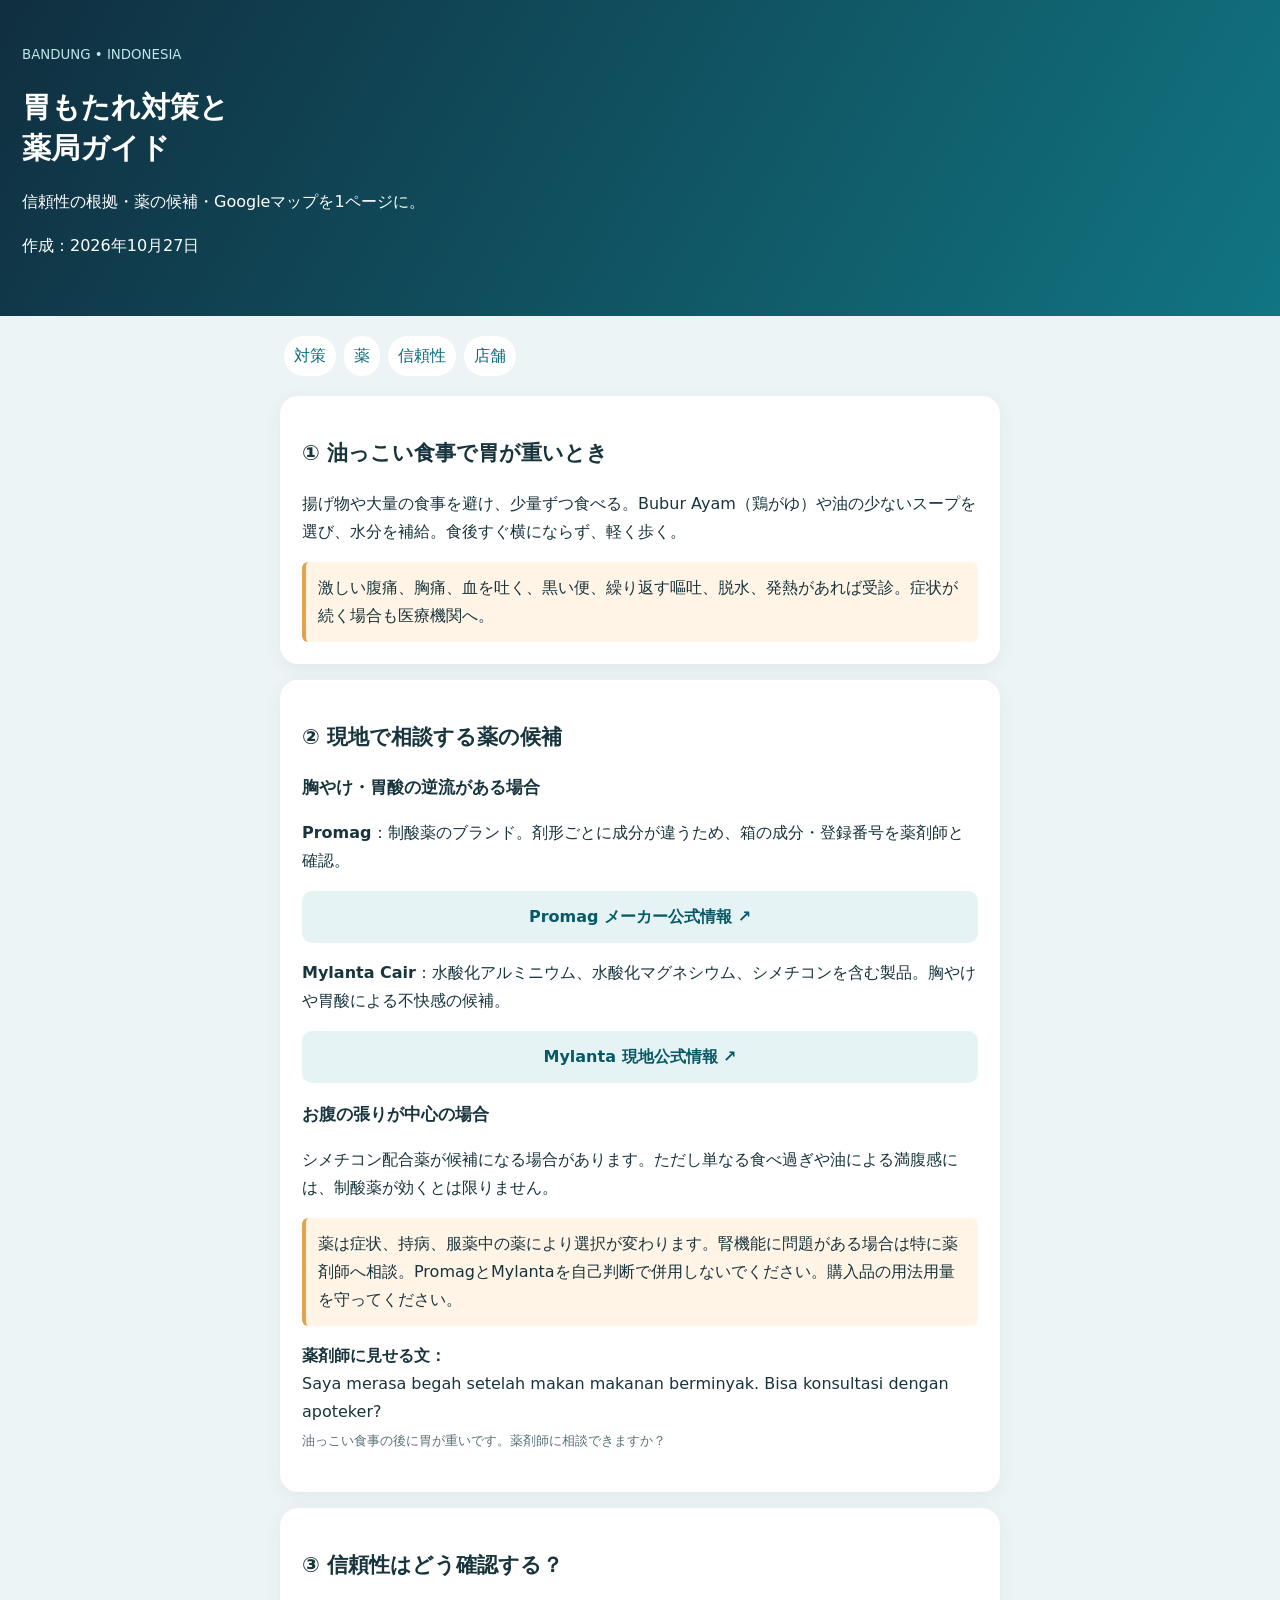
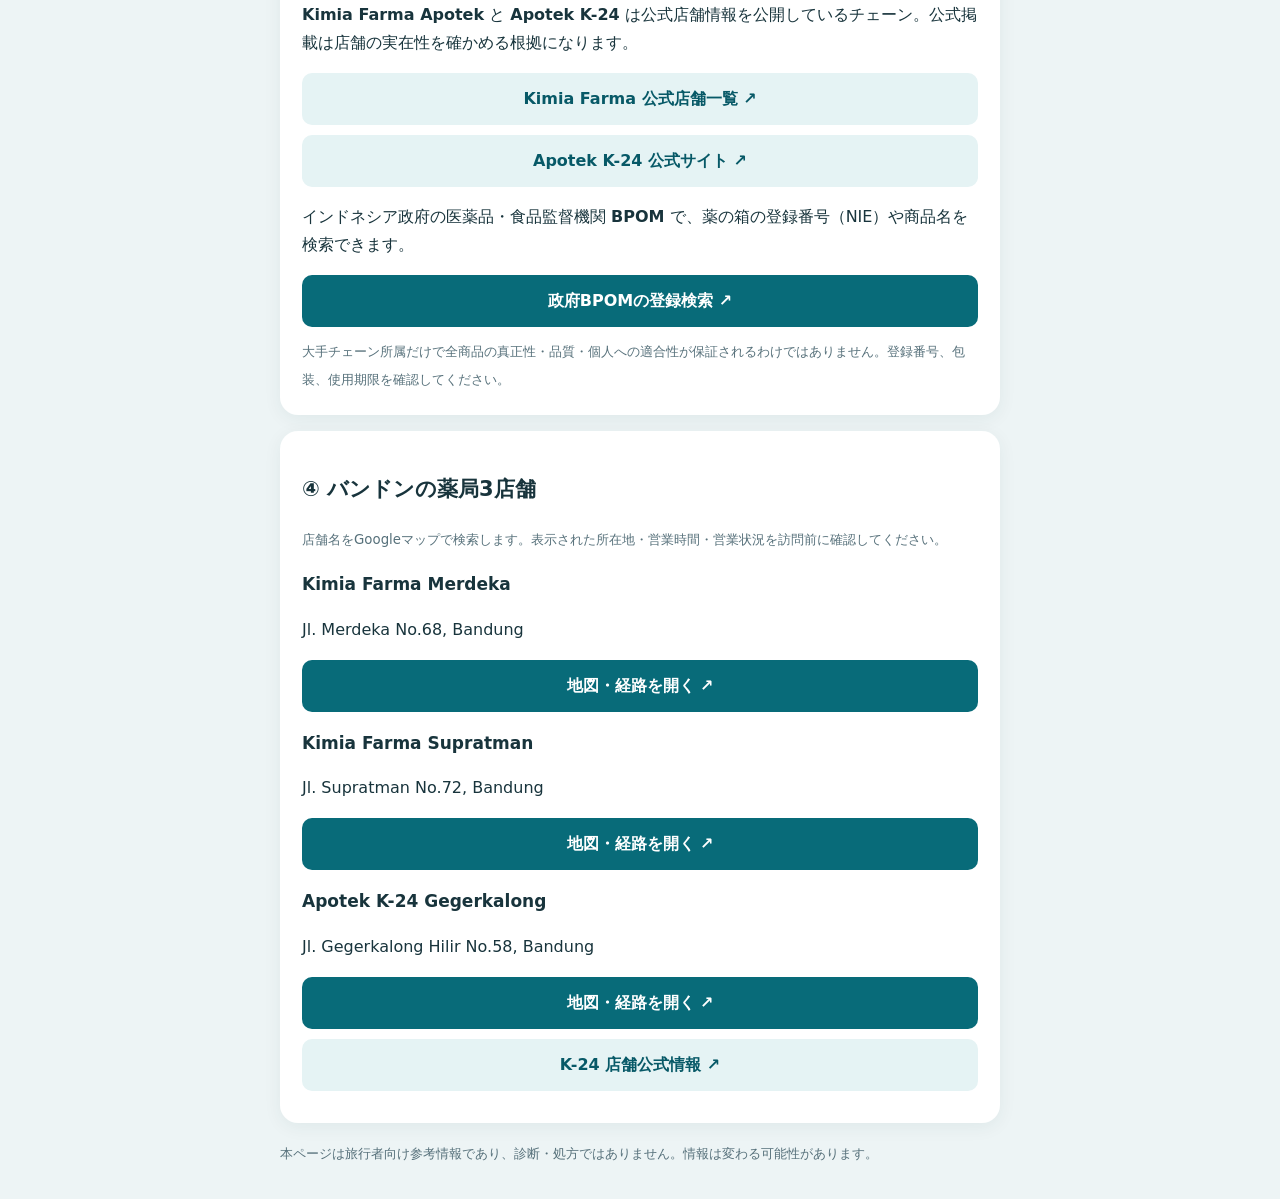
==== bandung-pharmacy/index.html @ 051cc4e1 "Add Bandung pharmacy and indigestion guide" ====
<!doctype html><html lang="ja"><meta charset="utf-8"><meta name="viewport" content="width=device-width,initial-scale=1"><title>バンドン｜胃もたれと薬局ガイド</title><style>body{margin:0;background:#edf4f5;color:#18343c;font:16px/1.75 system-ui,-apple-system,sans-serif}header{background:linear-gradient(120deg,#102f40,#117582);color:white;padding:40px 22px}main{max-width:720px;margin:auto;padding:16px}article{background:white;border-radius:18px;padding:22px;margin:16px 0;box-shadow:0 4px 18px #17394410}h1{font-size:29px;line-height:1.4}h2{font-size:21px}h3{font-size:17px;margin-bottom:3px}.btn{display:block;text-align:center;background:#086b79;color:white;text-decoration:none;padding:12px;border-radius:10px;margin:10px 0;font-weight:700}.sub{background:#e5f3f4;color:#075967}.note{background:#fff4e6;border-left:4px solid #e1a34b;padding:12px;border-radius:6px}small{color:#57717b}a{overflow-wrap:anywhere}nav a{display:inline-block;margin:4px;padding:6px 10px;background:white;border-radius:20px;color:#086b79;text-decoration:none}</style><header><small style="color:#bce7e9">BANDUNG • INDONESIA</small><h1>胃もたれ対策と<br>薬局ガイド</h1>信頼性の根拠・薬の候補・Googleマップを1ページに。<p>作成：2026年10月27日</p></header><main><nav><a href="#care">対策</a><a href="#med">薬</a><a href="#trust">信頼性</a><a href="#shops">店舗</a></nav><article id="care"><h2>① 油っこい食事で胃が重いとき</h2><p>揚げ物や大量の食事を避け、少量ずつ食べる。Bubur Ayam（鶏がゆ）や油の少ないスープを選び、水分を補給。食後すぐ横にならず、軽く歩く。</p><div class="note">激しい腹痛、胸痛、血を吐く、黒い便、繰り返す嘔吐、脱水、発熱があれば受診。症状が続く場合も医療機関へ。</div></article><article id="med"><h2>② 現地で相談する薬の候補</h2><h3>胸やけ・胃酸の逆流がある場合</h3><p><b>Promag</b>：制酸薬のブランド。剤形ごとに成分が違うため、箱の成分・登録番号を薬剤師と確認。</p><a class="btn sub" href="https://www.kalbeconsumerhealth.com/id/en/brands/digestive-and-skin/promag" target="_blank">Promag メーカー公式情報 ↗</a><p><b>Mylanta Cair</b>：水酸化アルミニウム、水酸化マグネシウム、シメチコンを含む製品。胸やけや胃酸による不快感の候補。</p><a class="btn sub" href="https://www.mylanta.co.id/product/mylanta-cair" target="_blank">Mylanta 現地公式情報 ↗</a><h3>お腹の張りが中心の場合</h3><p>シメチコン配合薬が候補になる場合があります。ただし単なる食べ過ぎや油による満腹感には、制酸薬が効くとは限りません。</p><div class="note">薬は症状、持病、服薬中の薬により選択が変わります。腎機能に問題がある場合は特に薬剤師へ相談。PromagとMylantaを自己判断で併用しないでください。購入品の用法用量を守ってください。</div><p><b>薬剤師に見せる文：</b><br>Saya merasa begah setelah makan makanan berminyak. Bisa konsultasi dengan apoteker?<br><small>油っこい食事の後に胃が重いです。薬剤師に相談できますか？</small></p></article><article id="trust"><h2>③ 信頼性はどう確認する？</h2><p><b>Kimia Farma Apotek</b> と <b>Apotek K-24</b> は公式店舗情報を公開しているチェーン。公式掲載は店舗の実在性を確かめる根拠になります。</p><a class="btn sub" href="https://www.kimiafarmaapotek.co.id/outlets/" target="_blank">Kimia Farma 公式店舗一覧 ↗</a><a class="btn sub" href="https://www.apotek-k24.com/" target="_blank">Apotek K-24 公式サイト ↗</a><p>インドネシア政府の医薬品・食品監督機関 <b>BPOM</b> で、薬の箱の登録番号（NIE）や商品名を検索できます。</p><a class="btn" href="https://cekbpom.pom.go.id/" target="_blank">政府BPOMの登録検索 ↗</a><small>大手チェーン所属だけで全商品の真正性・品質・個人への適合性が保証されるわけではありません。登録番号、包装、使用期限を確認してください。</small></article><article id="shops"><h2>④ バンドンの薬局3店舗</h2><p><small>店舗名をGoogleマップで検索します。表示された所在地・営業時間・営業状況を訪問前に確認してください。</small></p><h3>Kimia Farma Merdeka</h3><p>Jl. Merdeka No.68, Bandung</p><a class="btn" href="https://www.google.com/maps/search/?api=1&amp;query=Kimia+Farma+Merdeka+Jl+Merdeka+68+Bandung" target="_blank">地図・経路を開く ↗</a><h3>Kimia Farma Supratman</h3><p>Jl. Supratman No.72, Bandung</p><a class="btn" href="https://www.google.com/maps/search/?api=1&amp;query=Kimia+Farma+Supratman+Jl+Supratman+72+Bandung" target="_blank">地図・経路を開く ↗</a><h3>Apotek K-24 Gegerkalong</h3><p>Jl. Gegerkalong Hilir No.58, Bandung</p><a class="btn" href="https://www.google.com/maps/search/?api=1&amp;query=Apotek+K-24+Gegerkalong+Hilir+58+Bandung" target="_blank">地図・経路を開く ↗</a><a class="btn sub" href="https://www.apotek-k24.com/location/detail/222/K-24-GEGERKALONG-" target="_blank">K-24 店舗公式情報 ↗</a></article><p><small>本ページは旅行者向け参考情報であり、診断・処方ではありません。情報は変わる可能性があります。</small></p></main></html>
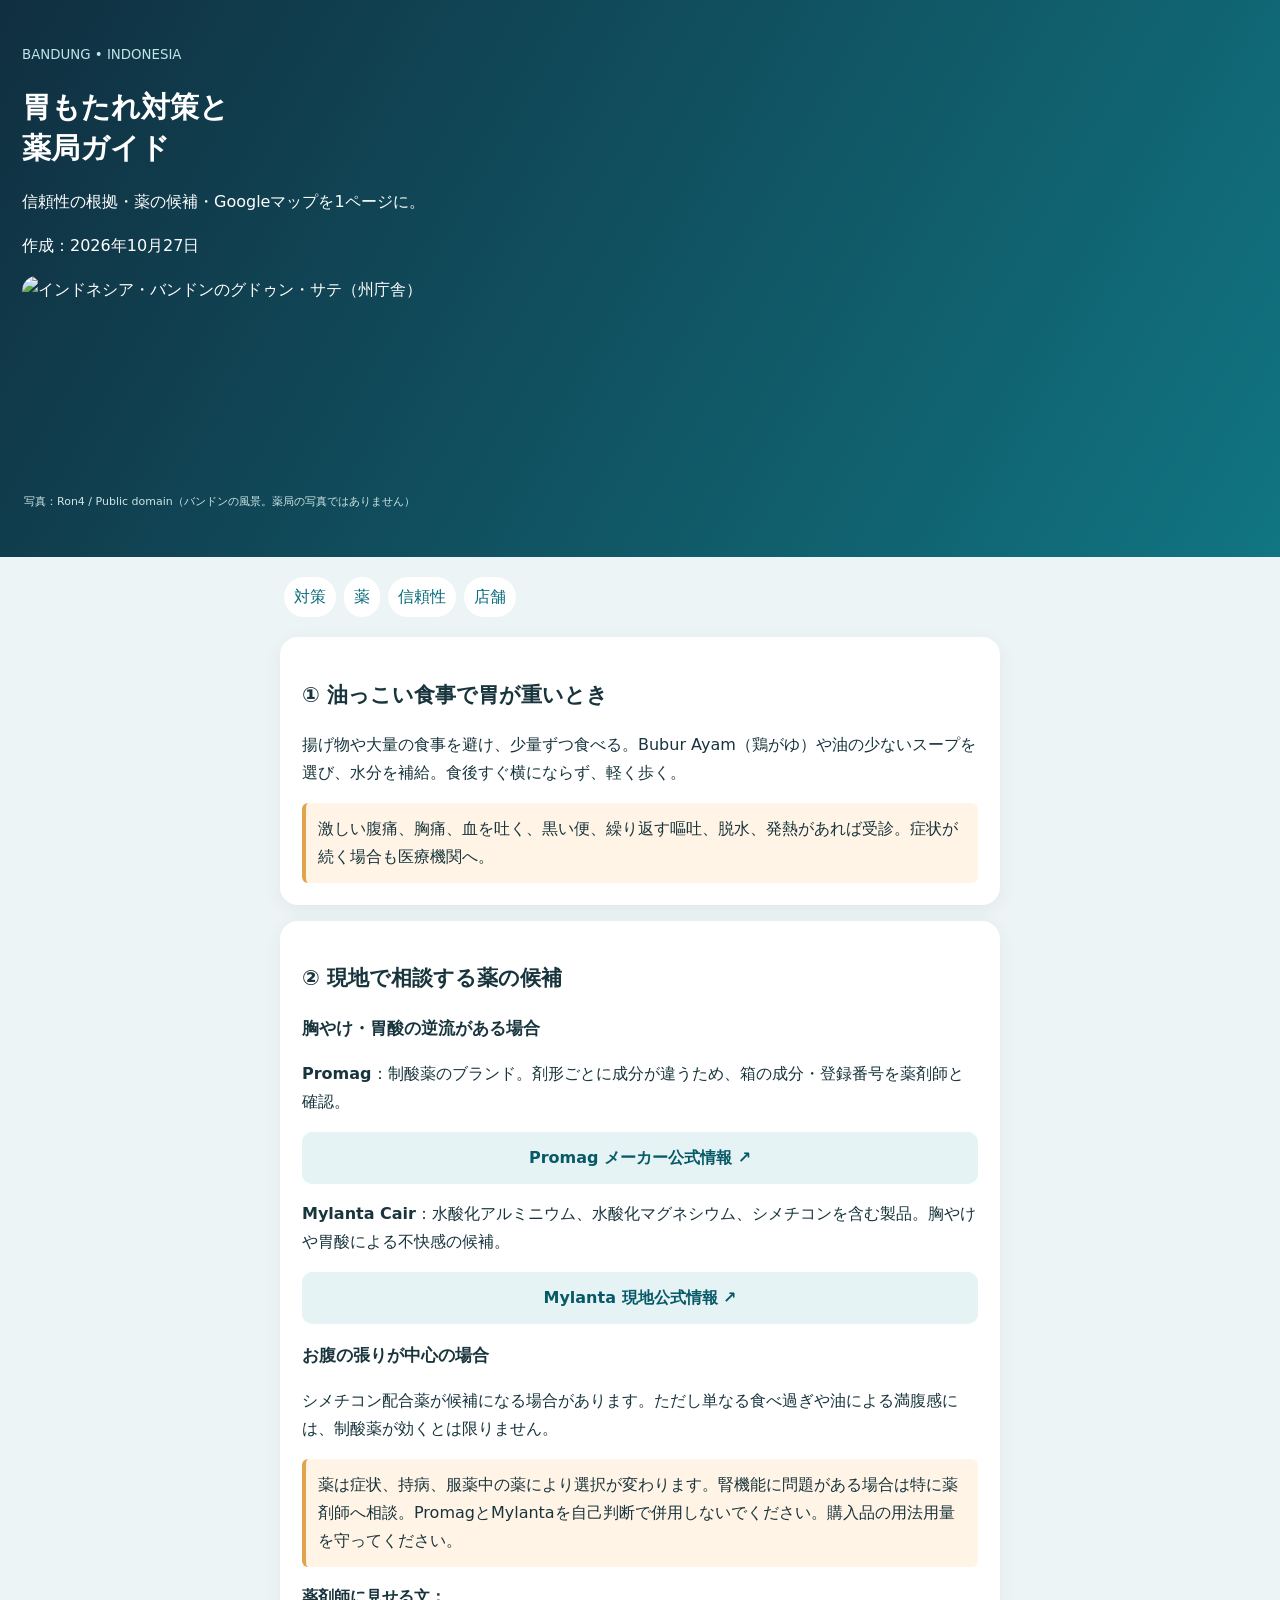
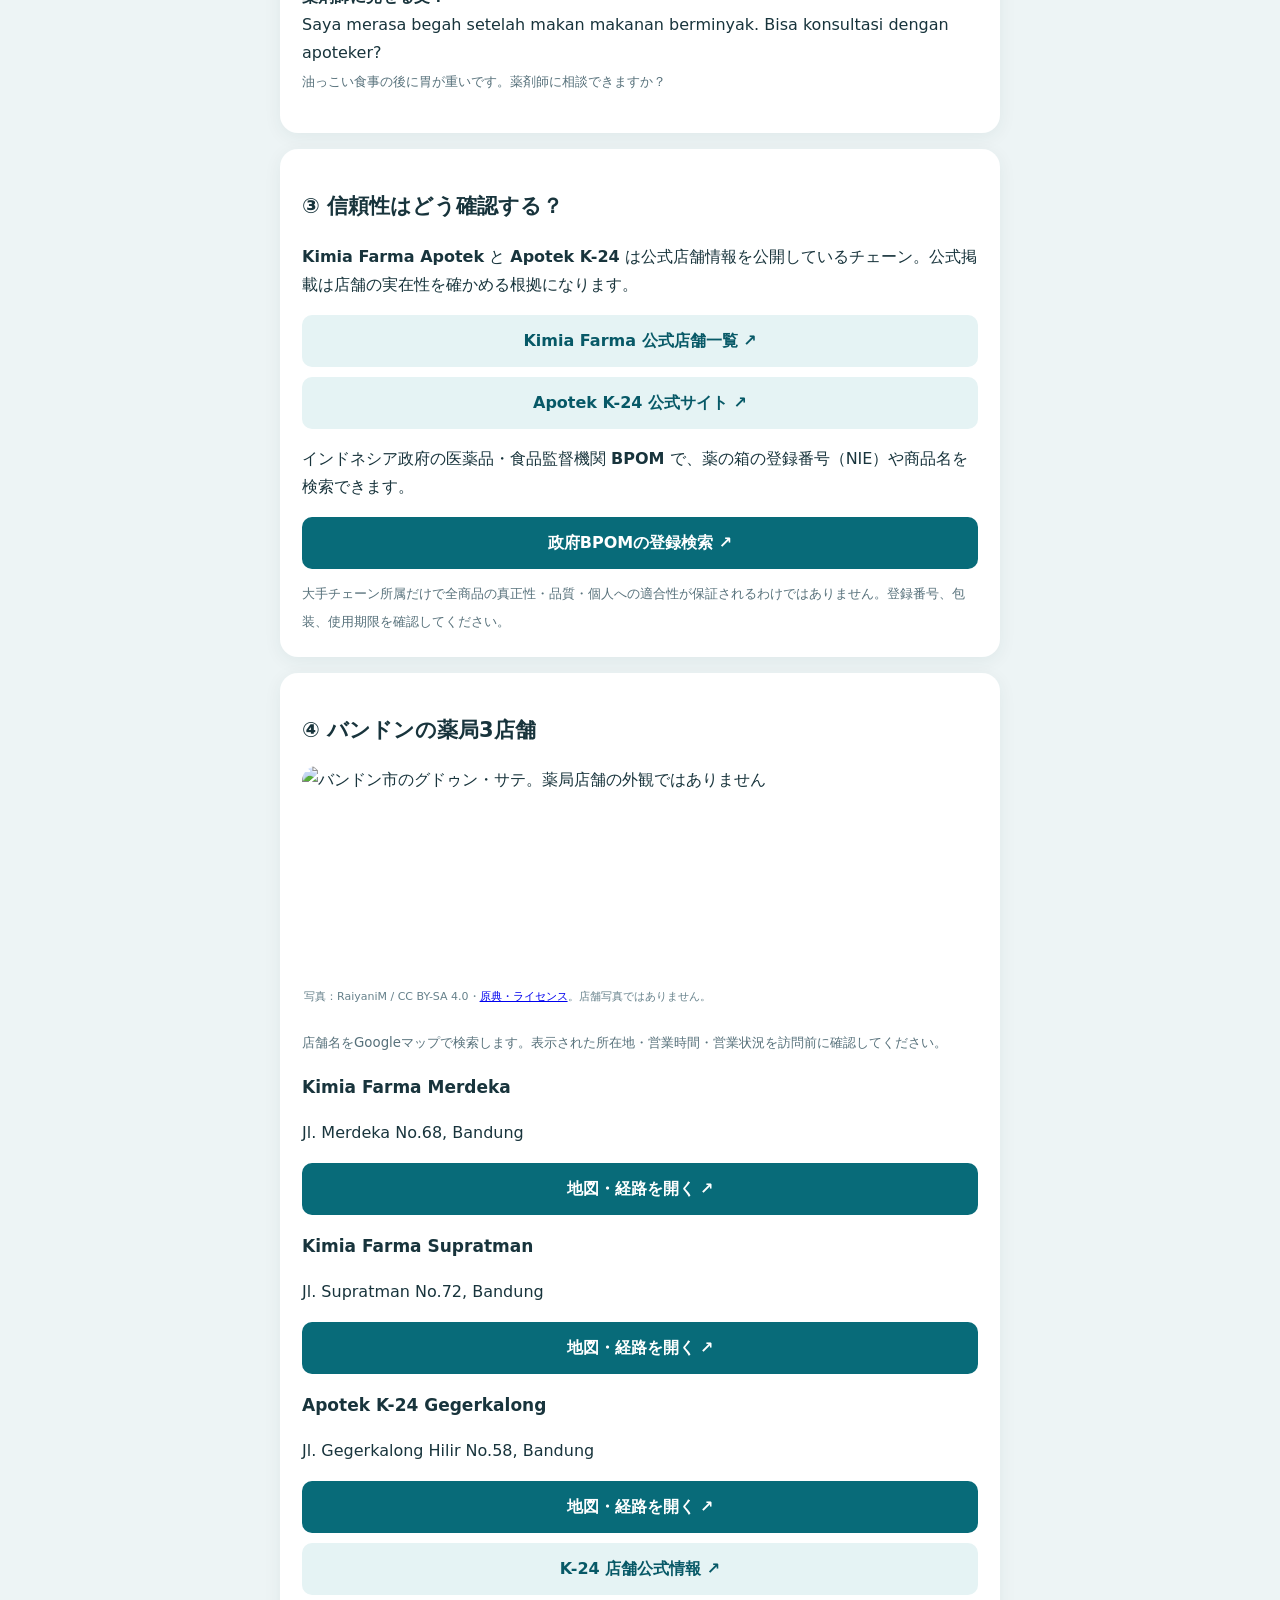
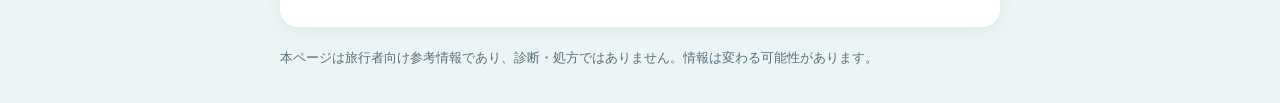
==== commit 17cfd6cb: "Add licensed Bandung photographs and responsive photo layout" ====
--- a/bandung-pharmacy/index.html
+++ b/bandung-pharmacy/index.html
@@ -1 +1 @@
-<!doctype html><html lang="ja"><meta charset="utf-8"><meta name="viewport" content="width=device-width,initial-scale=1"><title>バンドン｜胃もたれと薬局ガイド</title><style>body{margin:0;background:#edf4f5;color:#18343c;font:16px/1.75 system-ui,-apple-system,sans-serif}header{background:linear-gradient(120deg,#102f40,#117582);color:white;padding:40px 22px}main{max-width:720px;margin:auto;padding:16px}article{background:white;border-radius:18px;padding:22px;margin:16px 0;box-shadow:0 4px 18px #17394410}h1{font-size:29px;line-height:1.4}h2{font-size:21px}h3{font-size:17px;margin-bottom:3px}.btn{display:block;text-align:center;background:#086b79;color:white;text-decoration:none;padding:12px;border-radius:10px;margin:10px 0;font-weight:700}.sub{background:#e5f3f4;color:#075967}.note{background:#fff4e6;border-left:4px solid #e1a34b;padding:12px;border-radius:6px}small{color:#57717b}a{overflow-wrap:anywhere}nav a{display:inline-block;margin:4px;padding:6px 10px;background:white;border-radius:20px;color:#086b79;text-decoration:none}</style><header><small style="color:#bce7e9">BANDUNG • INDONESIA</small><h1>胃もたれ対策と<br>薬局ガイド</h1>信頼性の根拠・薬の候補・Googleマップを1ページに。<p>作成：2026年10月27日</p></header><main><nav><a href="#care">対策</a><a href="#med">薬</a><a href="#trust">信頼性</a><a href="#shops">店舗</a></nav><article id="care"><h2>① 油っこい食事で胃が重いとき</h2><p>揚げ物や大量の食事を避け、少量ずつ食べる。Bubur Ayam（鶏がゆ）や油の少ないスープを選び、水分を補給。食後すぐ横にならず、軽く歩く。</p><div class="note">激しい腹痛、胸痛、血を吐く、黒い便、繰り返す嘔吐、脱水、発熱があれば受診。症状が続く場合も医療機関へ。</div></article><article id="med"><h2>② 現地で相談する薬の候補</h2><h3>胸やけ・胃酸の逆流がある場合</h3><p><b>Promag</b>：制酸薬のブランド。剤形ごとに成分が違うため、箱の成分・登録番号を薬剤師と確認。</p><a class="btn sub" href="https://www.kalbeconsumerhealth.com/id/en/brands/digestive-and-skin/promag" target="_blank">Promag メーカー公式情報 ↗</a><p><b>Mylanta Cair</b>：水酸化アルミニウム、水酸化マグネシウム、シメチコンを含む製品。胸やけや胃酸による不快感の候補。</p><a class="btn sub" href="https://www.mylanta.co.id/product/mylanta-cair" target="_blank">Mylanta 現地公式情報 ↗</a><h3>お腹の張りが中心の場合</h3><p>シメチコン配合薬が候補になる場合があります。ただし単なる食べ過ぎや油による満腹感には、制酸薬が効くとは限りません。</p><div class="note">薬は症状、持病、服薬中の薬により選択が変わります。腎機能に問題がある場合は特に薬剤師へ相談。PromagとMylantaを自己判断で併用しないでください。購入品の用法用量を守ってください。</div><p><b>薬剤師に見せる文：</b><br>Saya merasa begah setelah makan makanan berminyak. Bisa konsultasi dengan apoteker?<br><small>油っこい食事の後に胃が重いです。薬剤師に相談できますか？</small></p></article><article id="trust"><h2>③ 信頼性はどう確認する？</h2><p><b>Kimia Farma Apotek</b> と <b>Apotek K-24</b> は公式店舗情報を公開しているチェーン。公式掲載は店舗の実在性を確かめる根拠になります。</p><a class="btn sub" href="https://www.kimiafarmaapotek.co.id/outlets/" target="_blank">Kimia Farma 公式店舗一覧 ↗</a><a class="btn sub" href="https://www.apotek-k24.com/" target="_blank">Apotek K-24 公式サイト ↗</a><p>インドネシア政府の医薬品・食品監督機関 <b>BPOM</b> で、薬の箱の登録番号（NIE）や商品名を検索できます。</p><a class="btn" href="https://cekbpom.pom.go.id/" target="_blank">政府BPOMの登録検索 ↗</a><small>大手チェーン所属だけで全商品の真正性・品質・個人への適合性が保証されるわけではありません。登録番号、包装、使用期限を確認してください。</small></article><article id="shops"><h2>④ バンドンの薬局3店舗</h2><p><small>店舗名をGoogleマップで検索します。表示された所在地・営業時間・営業状況を訪問前に確認してください。</small></p><h3>Kimia Farma Merdeka</h3><p>Jl. Merdeka No.68, Bandung</p><a class="btn" href="https://www.google.com/maps/search/?api=1&amp;query=Kimia+Farma+Merdeka+Jl+Merdeka+68+Bandung" target="_blank">地図・経路を開く ↗</a><h3>Kimia Farma Supratman</h3><p>Jl. Supratman No.72, Bandung</p><a class="btn" href="https://www.google.com/maps/search/?api=1&amp;query=Kimia+Farma+Supratman+Jl+Supratman+72+Bandung" target="_blank">地図・経路を開く ↗</a><h3>Apotek K-24 Gegerkalong</h3><p>Jl. Gegerkalong Hilir No.58, Bandung</p><a class="btn" href="https://www.google.com/maps/search/?api=1&amp;query=Apotek+K-24+Gegerkalong+Hilir+58+Bandung" target="_blank">地図・経路を開く ↗</a><a class="btn sub" href="https://www.apotek-k24.com/location/detail/222/K-24-GEGERKALONG-" target="_blank">K-24 店舗公式情報 ↗</a></article><p><small>本ページは旅行者向け参考情報であり、診断・処方ではありません。情報は変わる可能性があります。</small></p></main></html>+<!doctype html><html lang="ja"><meta charset="utf-8"><meta name="viewport" content="width=device-width,initial-scale=1"><title>バンドン｜胃もたれと薬局ガイド</title><style>body{margin:0;background:#edf4f5;color:#18343c;font:16px/1.75 system-ui,-apple-system,sans-serif}header{background:linear-gradient(120deg,#102f40,#117582);color:white;padding:40px 22px}main{max-width:720px;margin:auto;padding:16px}article{background:white;border-radius:18px;padding:22px;margin:16px 0;box-shadow:0 4px 18px #17394410}h1{font-size:29px;line-height:1.4}h2{font-size:21px}h3{font-size:17px;margin-bottom:3px}.btn{display:block;text-align:center;background:#086b79;color:white;text-decoration:none;padding:12px;border-radius:10px;margin:10px 0;font-weight:700}.sub{background:#e5f3f4;color:#075967}.note{background:#fff4e6;border-left:4px solid #e1a34b;padding:12px;border-radius:6px}small{color:#57717b}a{overflow-wrap:anywhere}nav a{display:inline-block;margin:4px;padding:6px 10px;background:white;border-radius:20px;color:#086b79;text-decoration:none}figure{margin:0}figure img{width:100%;height:215px;object-fit:cover;display:block;border-radius:15px}figcaption{font-size:11px;color:#66818b;padding:6px 2px}.hero-photo{margin:16px 0 0}.hero-photo img{height:210px} .photo-row{display:grid;grid-template-columns:1fr 1fr;gap:10px;margin:16px 0}.photo-row img{height:130px}.photo-row figcaption{font-size:10px} </style><header><small style="color:#bce7e9">BANDUNG • INDONESIA</small><h1>胃もたれ対策と<br>薬局ガイド</h1>信頼性の根拠・薬の候補・Googleマップを1ページに。<p>作成：2026年10月27日</p><figure class="hero-photo"><img loading="eager" alt="インドネシア・バンドンのグドゥン・サテ（州庁舎）" src="https://commons.wikimedia.org/wiki/Special:FilePath/Satehgebouw.JPG"><figcaption style="color:#cde4e6">写真：Ron4 / Public domain（バンドンの風景。薬局の写真ではありません）</figcaption></figure></header><main><nav><a href="#care">対策</a><a href="#med">薬</a><a href="#trust">信頼性</a><a href="#shops">店舗</a></nav><article id="care"><h2>① 油っこい食事で胃が重いとき</h2><p>揚げ物や大量の食事を避け、少量ずつ食べる。Bubur Ayam（鶏がゆ）や油の少ないスープを選び、水分を補給。食後すぐ横にならず、軽く歩く。</p><div class="note">激しい腹痛、胸痛、血を吐く、黒い便、繰り返す嘔吐、脱水、発熱があれば受診。症状が続く場合も医療機関へ。</div></article><article id="med"><h2>② 現地で相談する薬の候補</h2><h3>胸やけ・胃酸の逆流がある場合</h3><p><b>Promag</b>：制酸薬のブランド。剤形ごとに成分が違うため、箱の成分・登録番号を薬剤師と確認。</p><a class="btn sub" href="https://www.kalbeconsumerhealth.com/id/en/brands/digestive-and-skin/promag" target="_blank">Promag メーカー公式情報 ↗</a><p><b>Mylanta Cair</b>：水酸化アルミニウム、水酸化マグネシウム、シメチコンを含む製品。胸やけや胃酸による不快感の候補。</p><a class="btn sub" href="https://www.mylanta.co.id/product/mylanta-cair" target="_blank">Mylanta 現地公式情報 ↗</a><h3>お腹の張りが中心の場合</h3><p>シメチコン配合薬が候補になる場合があります。ただし単なる食べ過ぎや油による満腹感には、制酸薬が効くとは限りません。</p><div class="note">薬は症状、持病、服薬中の薬により選択が変わります。腎機能に問題がある場合は特に薬剤師へ相談。PromagとMylantaを自己判断で併用しないでください。購入品の用法用量を守ってください。</div><p><b>薬剤師に見せる文：</b><br>Saya merasa begah setelah makan makanan berminyak. Bisa konsultasi dengan apoteker?<br><small>油っこい食事の後に胃が重いです。薬剤師に相談できますか？</small></p></article><article id="trust"><h2>③ 信頼性はどう確認する？</h2><p><b>Kimia Farma Apotek</b> と <b>Apotek K-24</b> は公式店舗情報を公開しているチェーン。公式掲載は店舗の実在性を確かめる根拠になります。</p><a class="btn sub" href="https://www.kimiafarmaapotek.co.id/outlets/" target="_blank">Kimia Farma 公式店舗一覧 ↗</a><a class="btn sub" href="https://www.apotek-k24.com/" target="_blank">Apotek K-24 公式サイト ↗</a><p>インドネシア政府の医薬品・食品監督機関 <b>BPOM</b> で、薬の箱の登録番号（NIE）や商品名を検索できます。</p><a class="btn" href="https://cekbpom.pom.go.id/" target="_blank">政府BPOMの登録検索 ↗</a><small>大手チェーン所属だけで全商品の真正性・品質・個人への適合性が保証されるわけではありません。登録番号、包装、使用期限を確認してください。</small></article><article id="shops"><h2>④ バンドンの薬局3店舗</h2><figure><img loading="lazy" alt="バンドン市のグドゥン・サテ。薬局店舗の外観ではありません" src="https://commons.wikimedia.org/wiki/Special:FilePath/Gedung_Sate_Bandung_Jawa_Barat.jpg?width=900"><figcaption>写真：RaiyaniM / CC BY-SA 4.0・<a href="https://commons.wikimedia.org/wiki/File:Gedung_Sate_Bandung_Jawa_Barat.jpg" target="_blank">原典・ライセンス</a>。店舗写真ではありません。</figcaption></figure><p><small>店舗名をGoogleマップで検索します。表示された所在地・営業時間・営業状況を訪問前に確認してください。</small></p><h3>Kimia Farma Merdeka</h3><p>Jl. Merdeka No.68, Bandung</p><a class="btn" href="https://www.google.com/maps/search/?api=1&amp;query=Kimia+Farma+Merdeka+Jl+Merdeka+68+Bandung" target="_blank">地図・経路を開く ↗</a><h3>Kimia Farma Supratman</h3><p>Jl. Supratman No.72, Bandung</p><a class="btn" href="https://www.google.com/maps/search/?api=1&amp;query=Kimia+Farma+Supratman+Jl+Supratman+72+Bandung" target="_blank">地図・経路を開く ↗</a><h3>Apotek K-24 Gegerkalong</h3><p>Jl. Gegerkalong Hilir No.58, Bandung</p><a class="btn" href="https://www.google.com/maps/search/?api=1&amp;query=Apotek+K-24+Gegerkalong+Hilir+58+Bandung" target="_blank">地図・経路を開く ↗</a><a class="btn sub" href="https://www.apotek-k24.com/location/detail/222/K-24-GEGERKALONG-" target="_blank">K-24 店舗公式情報 ↗</a></article><p><small>本ページは旅行者向け参考情報であり、診断・処方ではありません。情報は変わる可能性があります。</small></p></main></html>
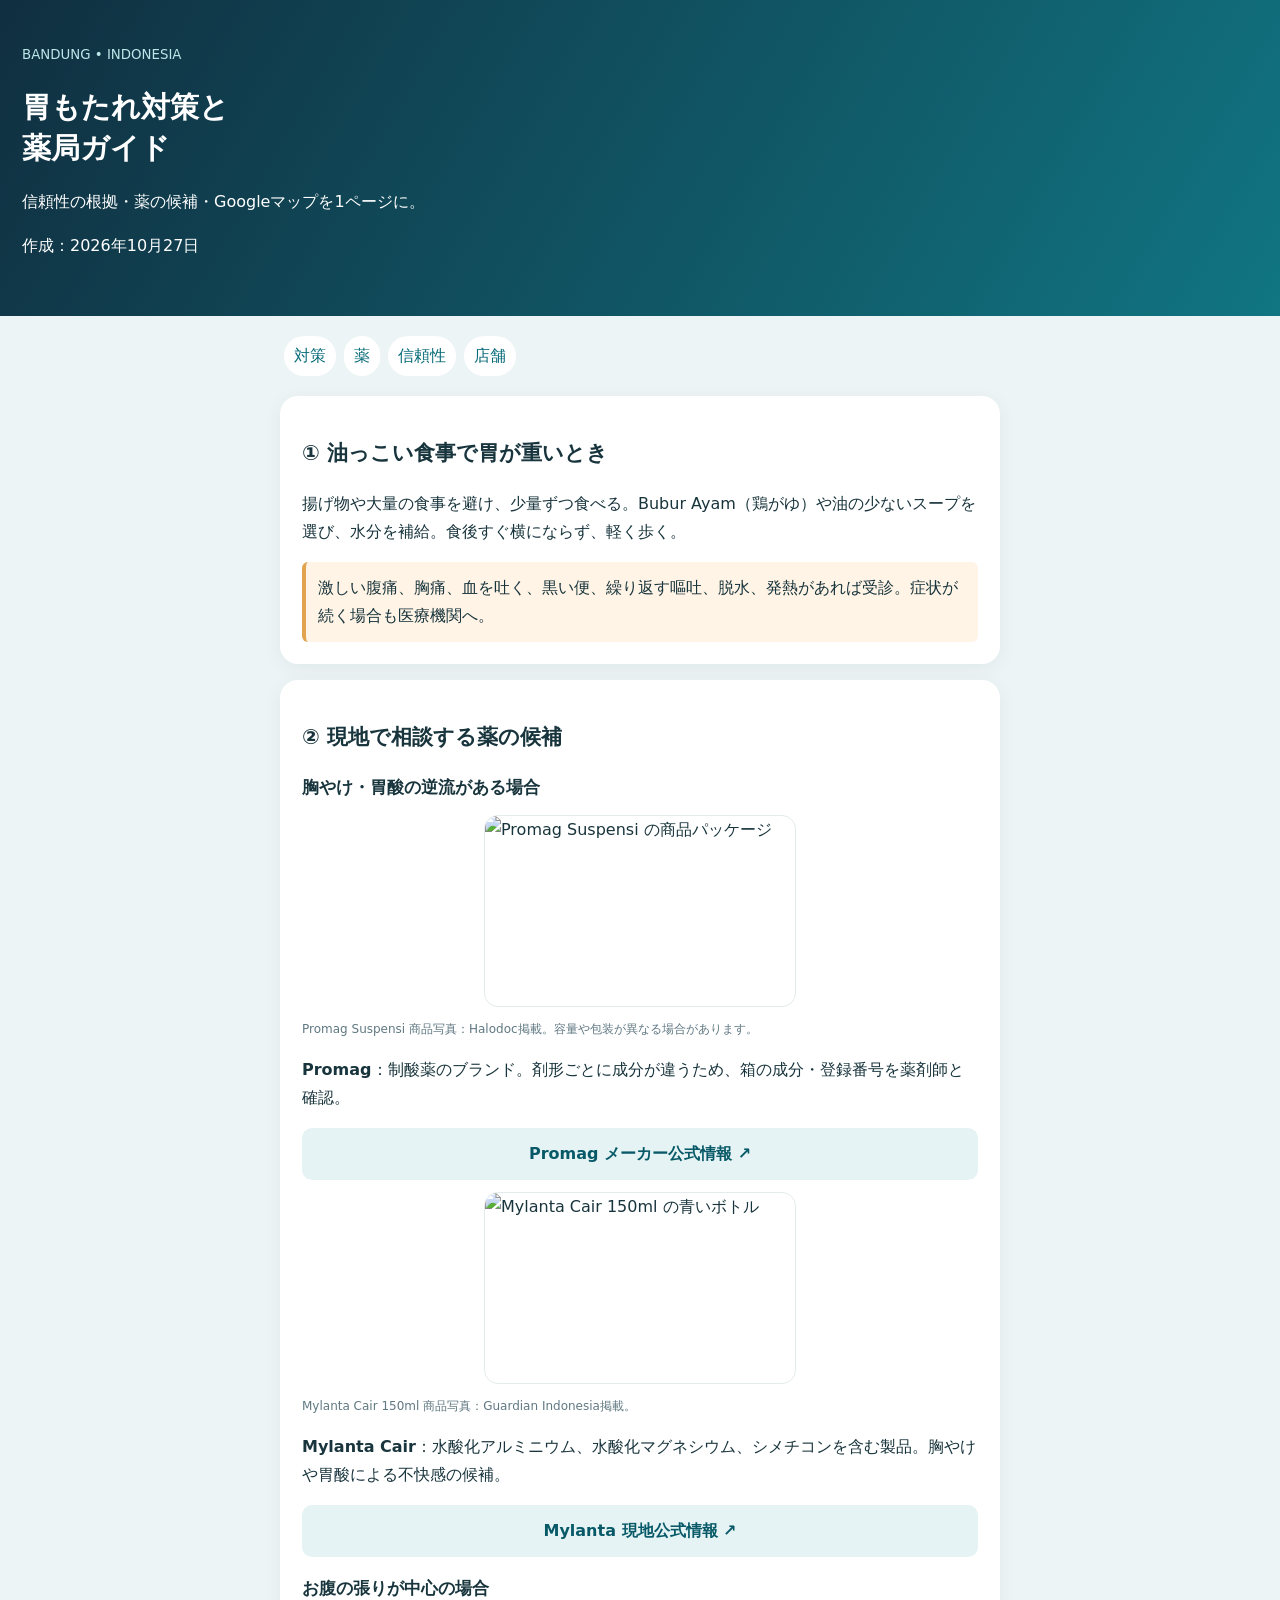
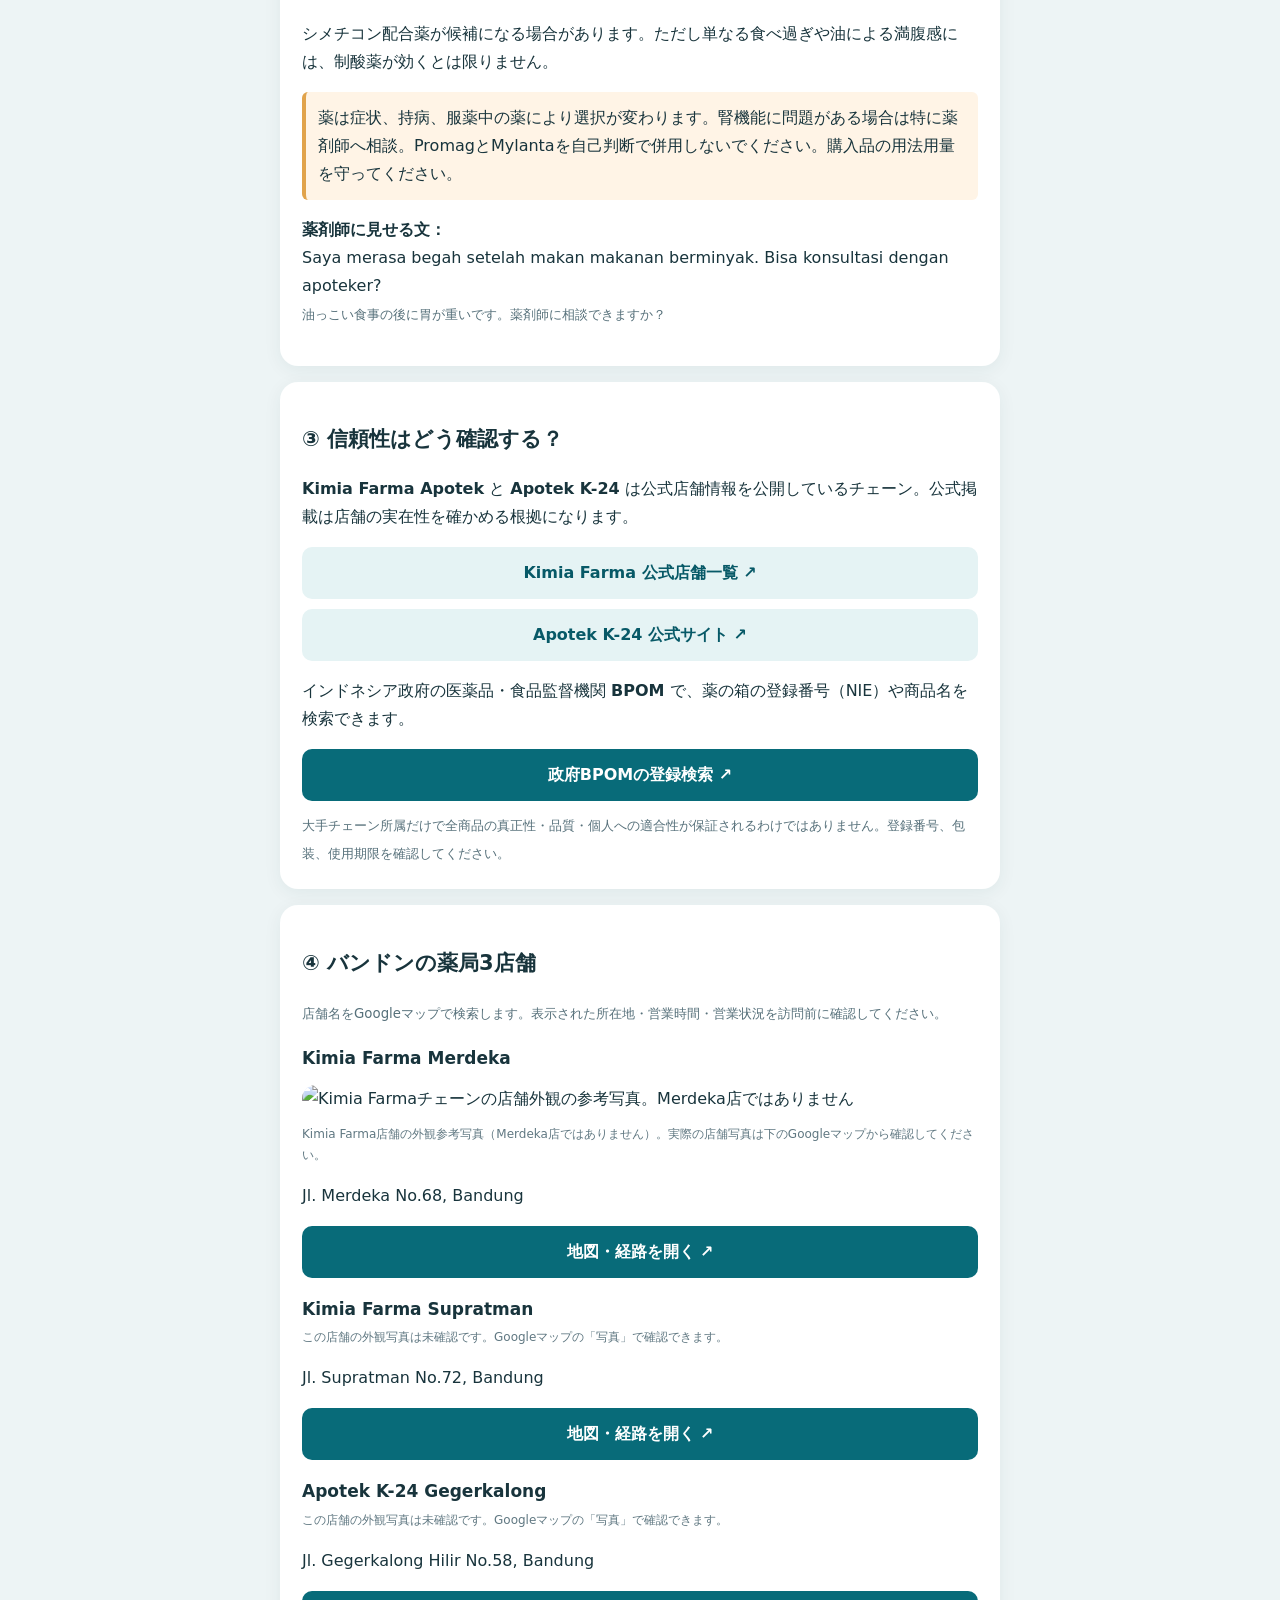
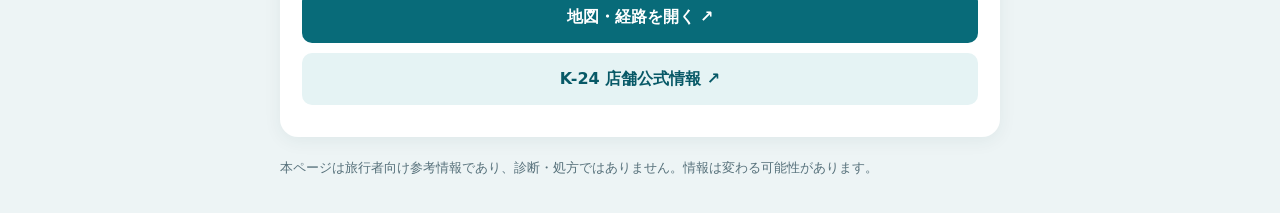
==== commit d24aa5e9: "Replace city scenery with medicine product photos and clearly labeled pharmacy exterior reference" ====
--- a/bandung-pharmacy/index.html
+++ b/bandung-pharmacy/index.html
@@ -1 +1 @@
-<!doctype html><html lang="ja"><meta charset="utf-8"><meta name="viewport" content="width=device-width,initial-scale=1"><title>バンドン｜胃もたれと薬局ガイド</title><style>body{margin:0;background:#edf4f5;color:#18343c;font:16px/1.75 system-ui,-apple-system,sans-serif}header{background:linear-gradient(120deg,#102f40,#117582);color:white;padding:40px 22px}main{max-width:720px;margin:auto;padding:16px}article{background:white;border-radius:18px;padding:22px;margin:16px 0;box-shadow:0 4px 18px #17394410}h1{font-size:29px;line-height:1.4}h2{font-size:21px}h3{font-size:17px;margin-bottom:3px}.btn{display:block;text-align:center;background:#086b79;color:white;text-decoration:none;padding:12px;border-radius:10px;margin:10px 0;font-weight:700}.sub{background:#e5f3f4;color:#075967}.note{background:#fff4e6;border-left:4px solid #e1a34b;padding:12px;border-radius:6px}small{color:#57717b}a{overflow-wrap:anywhere}nav a{display:inline-block;margin:4px;padding:6px 10px;background:white;border-radius:20px;color:#086b79;text-decoration:none}figure{margin:0}figure img{width:100%;height:215px;object-fit:cover;display:block;border-radius:15px}figcaption{font-size:11px;color:#66818b;padding:6px 2px}.hero-photo{margin:16px 0 0}.hero-photo img{height:210px} .photo-row{display:grid;grid-template-columns:1fr 1fr;gap:10px;margin:16px 0}.photo-row img{height:130px}.photo-row figcaption{font-size:10px} </style><header><small style="color:#bce7e9">BANDUNG • INDONESIA</small><h1>胃もたれ対策と<br>薬局ガイド</h1>信頼性の根拠・薬の候補・Googleマップを1ページに。<p>作成：2026年10月27日</p><figure class="hero-photo"><img loading="eager" alt="インドネシア・バンドンのグドゥン・サテ（州庁舎）" src="https://commons.wikimedia.org/wiki/Special:FilePath/Satehgebouw.JPG"><figcaption style="color:#cde4e6">写真：Ron4 / Public domain（バンドンの風景。薬局の写真ではありません）</figcaption></figure></header><main><nav><a href="#care">対策</a><a href="#med">薬</a><a href="#trust">信頼性</a><a href="#shops">店舗</a></nav><article id="care"><h2>① 油っこい食事で胃が重いとき</h2><p>揚げ物や大量の食事を避け、少量ずつ食べる。Bubur Ayam（鶏がゆ）や油の少ないスープを選び、水分を補給。食後すぐ横にならず、軽く歩く。</p><div class="note">激しい腹痛、胸痛、血を吐く、黒い便、繰り返す嘔吐、脱水、発熱があれば受診。症状が続く場合も医療機関へ。</div></article><article id="med"><h2>② 現地で相談する薬の候補</h2><h3>胸やけ・胃酸の逆流がある場合</h3><p><b>Promag</b>：制酸薬のブランド。剤形ごとに成分が違うため、箱の成分・登録番号を薬剤師と確認。</p><a class="btn sub" href="https://www.kalbeconsumerhealth.com/id/en/brands/digestive-and-skin/promag" target="_blank">Promag メーカー公式情報 ↗</a><p><b>Mylanta Cair</b>：水酸化アルミニウム、水酸化マグネシウム、シメチコンを含む製品。胸やけや胃酸による不快感の候補。</p><a class="btn sub" href="https://www.mylanta.co.id/product/mylanta-cair" target="_blank">Mylanta 現地公式情報 ↗</a><h3>お腹の張りが中心の場合</h3><p>シメチコン配合薬が候補になる場合があります。ただし単なる食べ過ぎや油による満腹感には、制酸薬が効くとは限りません。</p><div class="note">薬は症状、持病、服薬中の薬により選択が変わります。腎機能に問題がある場合は特に薬剤師へ相談。PromagとMylantaを自己判断で併用しないでください。購入品の用法用量を守ってください。</div><p><b>薬剤師に見せる文：</b><br>Saya merasa begah setelah makan makanan berminyak. Bisa konsultasi dengan apoteker?<br><small>油っこい食事の後に胃が重いです。薬剤師に相談できますか？</small></p></article><article id="trust"><h2>③ 信頼性はどう確認する？</h2><p><b>Kimia Farma Apotek</b> と <b>Apotek K-24</b> は公式店舗情報を公開しているチェーン。公式掲載は店舗の実在性を確かめる根拠になります。</p><a class="btn sub" href="https://www.kimiafarmaapotek.co.id/outlets/" target="_blank">Kimia Farma 公式店舗一覧 ↗</a><a class="btn sub" href="https://www.apotek-k24.com/" target="_blank">Apotek K-24 公式サイト ↗</a><p>インドネシア政府の医薬品・食品監督機関 <b>BPOM</b> で、薬の箱の登録番号（NIE）や商品名を検索できます。</p><a class="btn" href="https://cekbpom.pom.go.id/" target="_blank">政府BPOMの登録検索 ↗</a><small>大手チェーン所属だけで全商品の真正性・品質・個人への適合性が保証されるわけではありません。登録番号、包装、使用期限を確認してください。</small></article><article id="shops"><h2>④ バンドンの薬局3店舗</h2><figure><img loading="lazy" alt="バンドン市のグドゥン・サテ。薬局店舗の外観ではありません" src="https://commons.wikimedia.org/wiki/Special:FilePath/Gedung_Sate_Bandung_Jawa_Barat.jpg?width=900"><figcaption>写真：RaiyaniM / CC BY-SA 4.0・<a href="https://commons.wikimedia.org/wiki/File:Gedung_Sate_Bandung_Jawa_Barat.jpg" target="_blank">原典・ライセンス</a>。店舗写真ではありません。</figcaption></figure><p><small>店舗名をGoogleマップで検索します。表示された所在地・営業時間・営業状況を訪問前に確認してください。</small></p><h3>Kimia Farma Merdeka</h3><p>Jl. Merdeka No.68, Bandung</p><a class="btn" href="https://www.google.com/maps/search/?api=1&amp;query=Kimia+Farma+Merdeka+Jl+Merdeka+68+Bandung" target="_blank">地図・経路を開く ↗</a><h3>Kimia Farma Supratman</h3><p>Jl. Supratman No.72, Bandung</p><a class="btn" href="https://www.google.com/maps/search/?api=1&amp;query=Kimia+Farma+Supratman+Jl+Supratman+72+Bandung" target="_blank">地図・経路を開く ↗</a><h3>Apotek K-24 Gegerkalong</h3><p>Jl. Gegerkalong Hilir No.58, Bandung</p><a class="btn" href="https://www.google.com/maps/search/?api=1&amp;query=Apotek+K-24+Gegerkalong+Hilir+58+Bandung" target="_blank">地図・経路を開く ↗</a><a class="btn sub" href="https://www.apotek-k24.com/location/detail/222/K-24-GEGERKALONG-" target="_blank">K-24 店舗公式情報 ↗</a></article><p><small>本ページは旅行者向け参考情報であり、診断・処方ではありません。情報は変わる可能性があります。</small></p></main></html>+<!doctype html><html lang="ja"><meta charset="utf-8"><meta name="viewport" content="width=device-width,initial-scale=1"><title>バンドン｜胃もたれと薬局ガイド</title><style>body{margin:0;background:#edf4f5;color:#18343c;font:16px/1.75 system-ui,-apple-system,sans-serif}header{background:linear-gradient(120deg,#102f40,#117582);color:white;padding:40px 22px}main{max-width:720px;margin:auto;padding:16px}article{background:white;border-radius:18px;padding:22px;margin:16px 0;box-shadow:0 4px 18px #17394410}h1{font-size:29px;line-height:1.4}h2{font-size:21px}h3{font-size:17px;margin-bottom:3px}.btn{display:block;text-align:center;background:#086b79;color:white;text-decoration:none;padding:12px;border-radius:10px;margin:10px 0;font-weight:700}.sub{background:#e5f3f4;color:#075967}.note{background:#fff4e6;border-left:4px solid #e1a34b;padding:12px;border-radius:6px}small{color:#57717b}a{overflow-wrap:anywhere}nav a{display:inline-block;margin:4px;padding:6px 10px;background:white;border-radius:20px;color:#086b79;text-decoration:none}figure{margin:0}figure img{width:100%;height:215px;object-fit:cover;display:block;border-radius:15px}figcaption{font-size:11px;color:#66818b;padding:6px 2px}.hero-photo{margin:16px 0 0}.hero-photo img{height:210px} .photo-row{display:grid;grid-template-columns:1fr 1fr;gap:10px;margin:16px 0}.photo-row img{height:130px}.photo-row figcaption{font-size:10px}  .product-photo{width:100%;max-width:310px;height:190px;object-fit:contain;background:#fff;border:1px solid #e3ebed;border-radius:14px;margin:12px auto;display:block}.store-photo{width:100%;height:190px;object-fit:cover;border-radius:14px;margin:8px 0}.photo-caption{font-size:12px;color:#607882;margin:3px 0 12px} </style><header><small style="color:#bce7e9">BANDUNG • INDONESIA</small><h1>胃もたれ対策と<br>薬局ガイド</h1>信頼性の根拠・薬の候補・Googleマップを1ページに。<p>作成：2026年10月27日</p></header><main><nav><a href="#care">対策</a><a href="#med">薬</a><a href="#trust">信頼性</a><a href="#shops">店舗</a></nav><article id="care"><h2>① 油っこい食事で胃が重いとき</h2><p>揚げ物や大量の食事を避け、少量ずつ食べる。Bubur Ayam（鶏がゆ）や油の少ないスープを選び、水分を補給。食後すぐ横にならず、軽く歩く。</p><div class="note">激しい腹痛、胸痛、血を吐く、黒い便、繰り返す嘔吐、脱水、発熱があれば受診。症状が続く場合も医療機関へ。</div></article><article id="med"><h2>② 現地で相談する薬の候補</h2><h3>胸やけ・胃酸の逆流がある場合</h3><img class="product-photo" loading="lazy" alt="Promag Suspensi の商品パッケージ" src="https://d2qjkwm11akmwu.cloudfront.net/products/115510_7-1-2026_14-34-2.webp"><p class="photo-caption">Promag Suspensi 商品写真：Halodoc掲載。容量や包装が異なる場合があります。</p><p><b>Promag</b>：制酸薬のブランド。剤形ごとに成分が違うため、箱の成分・登録番号を薬剤師と確認。</p><a class="btn sub" href="https://www.kalbeconsumerhealth.com/id/en/brands/digestive-and-skin/promag" target="_blank">Promag メーカー公式情報 ↗</a><img class="product-photo" loading="lazy" alt="Mylanta Cair 150ml の青いボトル" src="https://guardianindonesia.co.id/media/catalog/product/70/0110332~1_20250910110613_3520.png?auto=webp&amp;fit=cover&amp;format=png&amp;height=800&amp;width=640"><p class="photo-caption">Mylanta Cair 150ml 商品写真：Guardian Indonesia掲載。</p><p><b>Mylanta Cair</b>：水酸化アルミニウム、水酸化マグネシウム、シメチコンを含む製品。胸やけや胃酸による不快感の候補。</p><a class="btn sub" href="https://www.mylanta.co.id/product/mylanta-cair" target="_blank">Mylanta 現地公式情報 ↗</a><h3>お腹の張りが中心の場合</h3><p>シメチコン配合薬が候補になる場合があります。ただし単なる食べ過ぎや油による満腹感には、制酸薬が効くとは限りません。</p><div class="note">薬は症状、持病、服薬中の薬により選択が変わります。腎機能に問題がある場合は特に薬剤師へ相談。PromagとMylantaを自己判断で併用しないでください。購入品の用法用量を守ってください。</div><p><b>薬剤師に見せる文：</b><br>Saya merasa begah setelah makan makanan berminyak. Bisa konsultasi dengan apoteker?<br><small>油っこい食事の後に胃が重いです。薬剤師に相談できますか？</small></p></article><article id="trust"><h2>③ 信頼性はどう確認する？</h2><p><b>Kimia Farma Apotek</b> と <b>Apotek K-24</b> は公式店舗情報を公開しているチェーン。公式掲載は店舗の実在性を確かめる根拠になります。</p><a class="btn sub" href="https://www.kimiafarmaapotek.co.id/outlets/" target="_blank">Kimia Farma 公式店舗一覧 ↗</a><a class="btn sub" href="https://www.apotek-k24.com/" target="_blank">Apotek K-24 公式サイト ↗</a><p>インドネシア政府の医薬品・食品監督機関 <b>BPOM</b> で、薬の箱の登録番号（NIE）や商品名を検索できます。</p><a class="btn" href="https://cekbpom.pom.go.id/" target="_blank">政府BPOMの登録検索 ↗</a><small>大手チェーン所属だけで全商品の真正性・品質・個人への適合性が保証されるわけではありません。登録番号、包装、使用期限を確認してください。</small></article><article id="shops"><h2>④ バンドンの薬局3店舗</h2><p><small>店舗名をGoogleマップで検索します。表示された所在地・営業時間・営業状況を訪問前に確認してください。</small></p><h3>Kimia Farma Merdeka</h3><img class="store-photo" loading="lazy" alt="Kimia Farmaチェーンの店舗外観の参考写真。Merdeka店ではありません" src="https://indonesiaexpat.id/wp-content/uploads/2021/07/kimia-farma-1-e1626058732318.jpeg"><p class="photo-caption">Kimia Farma店舗の外観参考写真（Merdeka店ではありません）。実際の店舗写真は下のGoogleマップから確認してください。</p><p>Jl. Merdeka No.68, Bandung</p><a class="btn" href="https://www.google.com/maps/search/?api=1&amp;query=Kimia+Farma+Merdeka+Jl+Merdeka+68+Bandung" target="_blank">地図・経路を開く ↗</a><h3>Kimia Farma Supratman</h3><p class="photo-caption">この店舗の外観写真は未確認です。Googleマップの「写真」で確認できます。</p><p>Jl. Supratman No.72, Bandung</p><a class="btn" href="https://www.google.com/maps/search/?api=1&amp;query=Kimia+Farma+Supratman+Jl+Supratman+72+Bandung" target="_blank">地図・経路を開く ↗</a><h3>Apotek K-24 Gegerkalong</h3><p class="photo-caption">この店舗の外観写真は未確認です。Googleマップの「写真」で確認できます。</p><p>Jl. Gegerkalong Hilir No.58, Bandung</p><a class="btn" href="https://www.google.com/maps/search/?api=1&amp;query=Apotek+K-24+Gegerkalong+Hilir+58+Bandung" target="_blank">地図・経路を開く ↗</a><a class="btn sub" href="https://www.apotek-k24.com/location/detail/222/K-24-GEGERKALONG-" target="_blank">K-24 店舗公式情報 ↗</a></article><p><small>本ページは旅行者向け参考情報であり、診断・処方ではありません。情報は変わる可能性があります。</small></p></main></html>
